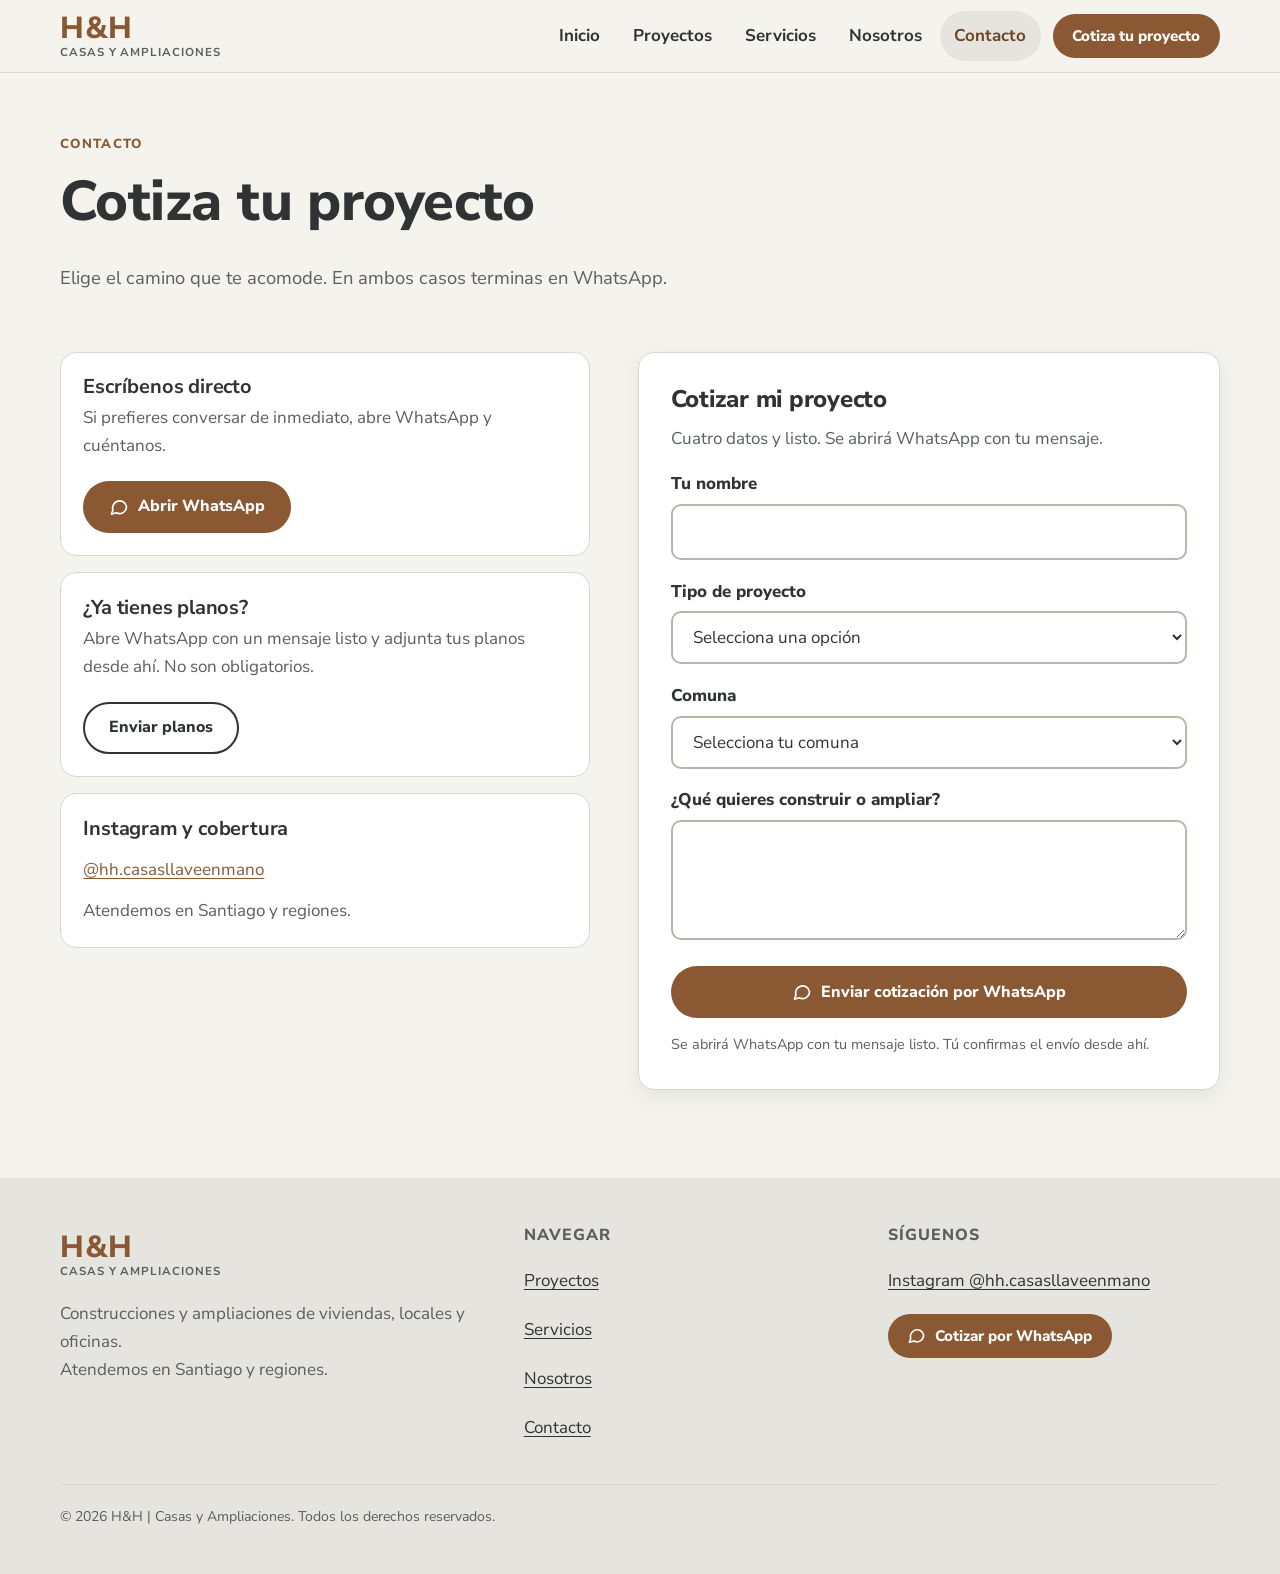
==== contacto.html @ 5898110f "Add files via upload" ====
<!doctype html>
<html lang="es" class="no-js">
<head>
  <meta charset="utf-8">
  <meta name="viewport" content="width=device-width, initial-scale=1">
  <title>Contacto | H&amp;H | Casas y Ampliaciones</title>
  <meta name="description" content="Solicita tu cotización a H&amp;H por WhatsApp. Envía tus planos o cuéntanos tu idea.">
  <meta name="theme-color" content="#F5F3EE">
  <link rel="icon" href="data:image/svg+xml,%3Csvg xmlns='http://www.w3.org/2000/svg' viewBox='0 0 64 64'%3E%3Crect width='64' height='64' rx='14' fill='%238A5934'/%3E%3Ctext x='32' y='41' font-family='Arial,sans-serif' font-size='24' font-weight='700' text-anchor='middle' fill='white'%3EH%26amp;H%3C/text%3E%3C/svg%3E">
  <meta property="og:type" content="website">
  <meta property="og:locale" content="es_CL">
  <meta property="og:title" content="Contacto | H&amp;H | Casas y Ampliaciones">
  <meta property="og:description" content="Solicita tu cotización a H&amp;H por WhatsApp. Envía tus planos o cuéntanos tu idea.">
  <!-- Al publicar: agregar <meta property="og:image" content="https://TU-DOMINIO/assets/construccion2.jpg"> (debe ser URL absoluta) -->
  <meta name="robots" content="noindex, nofollow"><!-- Quitar esta línea al publicar el sitio -->
  <link rel="preconnect" href="https://fonts.googleapis.com">
  <link rel="preconnect" href="https://fonts.gstatic.com" crossorigin>
  <link href="https://fonts.googleapis.com/css2?family=Nunito+Sans:wght@400;600;700;800&display=swap" rel="stylesheet">
  <link rel="stylesheet" href="style.css">
  <script src="script.js" defer></script>
</head>
<body>
<a class="skip-link" href="#contenido">Saltar al contenido</a>
<header class="site-header">
  <div class="container header-inner">
    <a class="brand" href="index.html" aria-label="H&amp;H Casas y Ampliaciones, ir al inicio">
      <span class="brand-mark">H&amp;H</span>
      <span class="brand-sub">Casas y Ampliaciones</span>
    </a>
    <button class="nav-toggle" type="button" aria-expanded="false" aria-controls="site-nav"><span class="nav-toggle-text">Menú</span></button>
    <nav class="site-nav" id="site-nav" aria-label="Principal">
      <ul>
        <li><a class="nav-link" href="index.html">Inicio</a></li>
<li><a class="nav-link" href="proyectos.html">Proyectos</a></li>
<li><a class="nav-link" href="servicios.html">Servicios</a></li>
<li><a class="nav-link" href="nosotros.html">Nosotros</a></li>
<li><a class="nav-link" href="contacto.html" aria-current="page">Contacto</a></li>
<li class="nav-cta"><button type="button" class="btn btn-primary btn-sm" data-quote="">Cotiza tu proyecto</button></li>
      </ul>
    </nav>
  </div>
</header>
<main id="contenido">

<section class="page-head">
  <div class="container">
    <span class="eyebrow">Contacto</span>
    <h1>Cotiza tu proyecto</h1>
    <p class="lead">Elige el camino que te acomode. En ambos casos terminas en WhatsApp.</p>
  </div>
</section>
<section class="section" style="padding-top:1.5rem">
  <div class="container contact-grid">
    <div class="contact-options">
      <div class="option-card">
        <h3>Escríbenos directo</h3>
        <p>Si prefieres conversar de inmediato, abre WhatsApp y cuéntanos.</p>
        <button type="button" class="btn btn-wa" data-wa-direct><svg viewBox="0 0 24 24" fill="none" stroke="currentColor" stroke-width="2" stroke-linecap="round" stroke-linejoin="round" aria-hidden="true"><path d="M21 11.5a8.4 8.4 0 0 1-12.4 7.4L3 20.5l1.7-5A8.4 8.4 0 1 1 21 11.5z"/></svg>Abrir WhatsApp</button>
      </div>
      <div class="option-card">
        <h3>¿Ya tienes planos?</h3>
        <p>Abre WhatsApp con un mensaje listo y adjunta tus planos desde ahí. No son obligatorios.</p>
        <button type="button" class="btn btn-secondary" data-plans>Enviar planos</button>
      </div>
      <div class="option-card">
        <h3>Instagram y cobertura</h3>
        <ul class="info-list">
          <li><a data-instagram href="https://www.instagram.com/hh.casasllaveenmano/" target="_blank" rel="noopener">@hh.casasllaveenmano</a></li>
          <li>Atendemos en Santiago y regiones.</li>
        </ul>
      </div>
    </div>
    <div class="form-card">
      <h2>Cotizar mi proyecto</h2>
      <p style="color:var(--muted)">Cuatro datos y listo. Se abrirá WhatsApp con tu mensaje.</p>
      <div data-inline-form></div>
    </div>
  </div>
</section>

</main>
<footer class="site-footer">
  <div class="container">
    <div class="footer-grid">
      <div>
        <a class="brand" href="index.html" aria-label="H&amp;H Casas y Ampliaciones"><span class="brand-mark">H&amp;H</span><span class="brand-sub">Casas y Ampliaciones</span></a>
        <p style="margin-top:1rem;color:var(--muted)">Construcciones y ampliaciones de viviendas, locales y oficinas.<br>Atendemos en Santiago y regiones.</p>
      </div>
      <div>
        <h2>Navegar</h2>
        <ul>
          <li><a href="proyectos.html">Proyectos</a></li>
          <li><a href="servicios.html">Servicios</a></li>
          <li><a href="nosotros.html">Nosotros</a></li>
          <li><a href="contacto.html">Contacto</a></li>
        </ul>
      </div>
      <div>
        <h2>Síguenos</h2>
        <ul>
          <li><a data-instagram href="https://www.instagram.com/hh.casasllaveenmano/" target="_blank" rel="noopener">Instagram @hh.casasllaveenmano</a></li>
          <li><button type="button" class="btn btn-wa btn-sm" data-quote="" style="margin-top:.5rem"><svg viewBox="0 0 24 24" fill="none" stroke="currentColor" stroke-width="2" stroke-linecap="round" stroke-linejoin="round" aria-hidden="true"><path d="M21 11.5a8.4 8.4 0 0 1-12.4 7.4L3 20.5l1.7-5A8.4 8.4 0 1 1 21 11.5z"/></svg>Cotizar por WhatsApp</button></li>
        </ul>
      </div>
    </div>
    <p class="footer-note">&copy; 2026 H&amp;H | Casas y Ampliaciones. Todos los derechos reservados.</p>
  </div>
</footer>
<button type="button" class="btn btn-wa fab" data-quote="" aria-label="Cotizar por WhatsApp"><svg viewBox="0 0 24 24" fill="none" stroke="currentColor" stroke-width="2" stroke-linecap="round" stroke-linejoin="round" aria-hidden="true"><path d="M21 11.5a8.4 8.4 0 0 1-12.4 7.4L3 20.5l1.7-5A8.4 8.4 0 1 1 21 11.5z"/></svg><span class="fab-text">Cotizar</span></button>
</body>
</html>
---- style.css ----
/* ==========================================================
   H&H | Casas y Ampliaciones — Demo
   Paleta base (ajuste moderado para contraste AA):
   --wood       #A87550  (acento decorativo, bordes, iconos)
   --wood-dark  #8A5934  (botones y texto de acento: contraste AA con blanco/crema)
   ========================================================== */
:root {
  --cream: #F5F3EE;
  --white: #FFFFFF;
  --soft: #E5E4DF;
  --wood: #A87550;
  --wood-dark: #8A5934;
  --wood-deep: #6F4526;
  --graphite: #303334;
  --muted: #5A5E5F;
  --line: #DAD7CF;
  --ok: #2F6B3F;
  --error: #A3321F;
  --radius: 16px;
  --radius-sm: 10px;
  --shadow: 0 8px 24px rgba(48, 51, 52, .08);
  --max: 1160px;
  --font: "Nunito Sans", system-ui, -apple-system, "Segoe UI", Roboto, Arial, sans-serif;
}

*, *::before, *::after { box-sizing: border-box; }
html { scroll-behavior: smooth; -webkit-text-size-adjust: 100%; }
body {
  margin: 0;
  font-family: var(--font);
  font-size: 1.0625rem;
  line-height: 1.65;
  color: var(--graphite);
  background: var(--cream);
}
img { max-width: 100%; display: block; }
a { color: var(--wood-dark); text-underline-offset: 3px; }
a:hover { color: var(--wood-deep); }
h1, h2, h3 { line-height: 1.2; margin: 0 0 .5em; letter-spacing: -.01em; }
h1 { font-size: clamp(2.1rem, 5.4vw, 3.5rem); font-weight: 800; }
h2 { font-size: clamp(1.6rem, 3.6vw, 2.3rem); font-weight: 800; }
h3 { font-size: 1.25rem; font-weight: 700; }
p { margin: 0 0 1em; }

:focus-visible {
  outline: 3px solid var(--graphite);
  outline-offset: 3px;
  border-radius: 6px;
}

.container { width: min(100% - 2rem, var(--max)); margin-inline: auto; }
.skip-link {
  position: absolute; left: .5rem; top: -4rem; z-index: 200;
  background: var(--graphite); color: #fff; padding: .7rem 1rem; border-radius: 8px;
}
.skip-link:focus { top: .5rem; }
.sr-only {
  position: absolute; width: 1px; height: 1px; padding: 0; margin: -1px;
  overflow: hidden; clip: rect(0,0,0,0); white-space: nowrap; border: 0;
}

/* ---------- Header ---------- */
.site-header {
  position: sticky; top: 0; z-index: 100;
  background: rgba(245, 243, 238, .96);
  backdrop-filter: blur(8px);
  border-bottom: 1px solid var(--line);
}
.header-inner { display: flex; align-items: center; justify-content: space-between; min-height: 72px; gap: 1rem; }
.brand { padding: .4rem 0; display: flex; flex-direction: column; text-decoration: none; color: var(--graphite); line-height: 1; }
.brand-mark { font-size: 1.9rem; font-weight: 800; color: var(--wood-dark); letter-spacing: .02em; }
.brand-sub { font-size: .72rem; font-weight: 700; letter-spacing: .08em; text-transform: uppercase; color: var(--muted); margin-top: .25rem; }

.nav-toggle {
  display: none; align-items: center; justify-content: center;
  min-width: 48px; min-height: 48px; padding: 0 .9rem;
  border: 2px solid var(--graphite); border-radius: var(--radius-sm);
  background: transparent; color: var(--graphite);
  font: inherit; font-weight: 700; cursor: pointer;
}
.site-nav ul { display: flex; align-items: center; gap: .25rem; list-style: none; margin: 0; padding: 0; }
.site-nav a.nav-link {
  display: block; padding: .7rem .9rem; border-radius: 999px;
  color: var(--graphite); text-decoration: none; font-weight: 700;
}
.site-nav a.nav-link:hover { background: var(--soft); }
.site-nav a.nav-link[aria-current="page"] { background: var(--soft); color: var(--wood-deep); }
.site-nav .nav-cta { margin-left: .5rem; }

/* ---------- Buttons ---------- */
.btn {
  display: inline-flex; align-items: center; justify-content: center; gap: .55rem;
  min-height: 52px; padding: .8rem 1.5rem;
  border: 2px solid transparent; border-radius: 999px;
  font: inherit; font-weight: 800; font-size: 1rem; line-height: 1.2;
  text-decoration: none; text-align: center; cursor: pointer;
  transition: transform .15s ease, background-color .15s ease, border-color .15s ease, color .15s ease;
}
.btn:hover { transform: translateY(-1px); }
.btn:active { transform: translateY(0); }
.btn svg { width: 1.25em; height: 1.25em; flex: none; }
.btn-primary, .btn-wa { background: var(--wood-dark); color: #fff; }
.btn-primary:hover, .btn-wa:hover { background: var(--wood-deep); color: #fff; }
.btn-secondary { background: transparent; color: var(--graphite); border-color: var(--graphite); }
.btn-secondary:hover { background: var(--graphite); color: #fff; }
.btn-soft { background: var(--white); color: var(--graphite); border-color: var(--line); }
.btn-soft:hover { border-color: var(--graphite); color: var(--graphite); }
.btn-sm { min-height: 44px; padding: .55rem 1.1rem; font-size: .95rem; }
.btn-block { width: 100%; }
.btn-row { display: flex; flex-wrap: wrap; gap: .75rem; }
.text-link { font-weight: 700; display: inline-block; padding: .65rem 0; }

/* ---------- Layout helpers ---------- */
.section { padding: clamp(3rem, 7vw, 5.5rem) 0; }
.section-alt { background: var(--white); }
.section-soft { background: var(--soft); }
.section-head { max-width: 640px; margin-bottom: 2rem; }
.section-head p { color: var(--muted); }
.eyebrow {
  display: inline-block; margin-bottom: .75rem;
  font-size: .82rem; font-weight: 800; letter-spacing: .1em; text-transform: uppercase;
  color: var(--wood-dark);
}
.lead { font-size: 1.15rem; color: var(--muted); max-width: 56ch; }
.grid { display: grid; gap: 1.5rem; }
.grid-2 { grid-template-columns: repeat(2, 1fr); }
.grid-3 { grid-template-columns: repeat(3, 1fr); }
.grid-4 { grid-template-columns: repeat(4, 1fr); }

/* ---------- Image placeholders ---------- */
.ph {
  position: relative; overflow: hidden; aspect-ratio: 4 / 3;
  background: linear-gradient(135deg, #ECE8DF 0%, #DDD6C8 100%);
  display: grid; place-items: center; color: var(--wood-dark);
}
.ph svg.ph-icon { width: 56px; height: 56px; opacity: .55; }
.ph .ph-text { position: absolute; bottom: .75rem; left: 0; right: 0; text-align: center; font-size: .8rem; font-weight: 700; color: var(--muted); }
.ph img { position: absolute; inset: 0; width: 100%; height: 100%; object-fit: cover; }
.ph:has(img) .ph-text, .ph:has(img) .ph-icon { visibility: hidden; }

/* ---------- Hero ---------- */
.hero { padding: clamp(2rem, 6vw, 4.5rem) 0 clamp(2.5rem, 6vw, 4rem); }
.hero-grid { display: grid; grid-template-columns: 1.05fr 1fr; gap: clamp(1.5rem, 4vw, 3.5rem); align-items: center; }
.hero h1 { margin-bottom: .4em; }
.hero .lead { margin-bottom: 1.75rem; }
.hero-plans { margin-top: 1.25rem; font-size: .98rem; color: var(--muted); }
.hero-plans button { min-height: 44px; font: inherit; font-weight: 700; color: var(--wood-dark); background: none; border: 0; padding: .35rem 0; cursor: pointer; text-decoration: underline; text-underline-offset: 3px; }
.hero-media { border-radius: 24px; overflow: hidden; box-shadow: var(--shadow); }
.hero-media .ph { aspect-ratio: 5 / 4; }
.caption { font-size: .85rem; color: var(--muted); margin-top: .6rem; }

/* ---------- Cards ---------- */
.card {
  background: var(--white); border: 1px solid var(--line); border-radius: var(--radius);
  overflow: hidden; display: flex; flex-direction: column;
  transition: box-shadow .2s ease, transform .2s ease;
}
.card:hover { box-shadow: var(--shadow); transform: translateY(-2px); }
.card-body { padding: 1.25rem 1.4rem 1.5rem; display: flex; flex-direction: column; gap: .35rem; flex: 1; }
.card-body p { color: var(--muted); margin: 0; }
.card-body .btn-row, .card-body .text-link { margin-top: auto; padding-top: .9rem; }
.tag {
  align-self: flex-start; font-size: .75rem; font-weight: 800; letter-spacing: .06em; text-transform: uppercase;
  color: var(--wood-deep); background: var(--cream); border: 1px solid var(--line);
  padding: .2rem .65rem; border-radius: 999px;
}
.project-card h3 { margin: .35rem 0 0; }
.project-card h3 a { color: var(--graphite); text-decoration: none; }
.project-card h3 a::after { content: ""; position: absolute; inset: 0; }
.project-card { position: relative; }
.project-card:focus-within { outline: 3px solid var(--graphite); outline-offset: 2px; }
.project-card h3 a:focus-visible { outline: none; }
.category-card .ph { aspect-ratio: 16 / 10; }
.category-card h3 { font-size: 1.5rem; }

.service-card { padding: 1.6rem; gap: .5rem; }
.service-card .icon {
  width: 48px; height: 48px; border-radius: 12px; background: var(--cream); color: var(--wood-dark);
  display: grid; place-items: center; margin-bottom: .4rem;
}
.service-card .icon svg { width: 26px; height: 26px; }
.service-card p { color: var(--muted); }
.service-card .btn { margin-top: auto; align-self: flex-start; }
.service-card-inner { display: flex; flex-direction: column; height: 100%; gap: .4rem; }

/* ---------- Steps ---------- */
.steps { list-style: none; padding: 0; margin: 0; counter-reset: step; display: grid; grid-template-columns: repeat(3, 1fr); gap: 1.5rem; }
.steps li { counter-increment: step; background: var(--white); border: 1px solid var(--line); border-radius: var(--radius); padding: 1.5rem; }
.steps li::before {
  content: counter(step); display: grid; place-items: center;
  width: 40px; height: 40px; border-radius: 50%; margin-bottom: .9rem;
  background: var(--wood-dark); color: #fff; font-weight: 800;
}
.steps h3 { margin-bottom: .3em; }
.steps p { margin: 0; color: var(--muted); }

.callout {
  display: flex; align-items: center; justify-content: space-between; gap: 1.5rem; flex-wrap: wrap;
  margin-top: 2rem; padding: 1.5rem 1.75rem; border-radius: var(--radius);
  background: var(--white); border: 2px dashed var(--wood);
}
.callout p { margin: 0; max-width: 56ch; }
.callout strong { display: block; font-size: 1.15rem; margin-bottom: .2rem; }

/* ---------- CTA band ---------- */
.cta-band { text-align: center; }
.cta-band .lead { margin-inline: auto; }
.cta-band .btn-row { justify-content: center; margin-top: 1.5rem; }

/* ---------- Page head / breadcrumbs ---------- */
.page-head { padding: clamp(2rem, 5vw, 3.5rem) 0 1rem; }
.breadcrumb { font-size: .92rem; color: var(--muted); margin: 0 0 .25rem -.2rem; }
.breadcrumb a { color: var(--muted); display: inline-block; padding: .65rem .2rem; }
.breadcrumb a:hover { color: var(--wood-deep); }

/* ---------- Tabs (proyectos) ---------- */
.tabs { display: inline-flex; padding: .3rem; background: var(--soft); border-radius: 999px; gap: .25rem; margin: 1rem 0 2rem; flex-wrap: wrap; }
.tab {
  font: inherit; font-weight: 800; border: 0; background: transparent; color: var(--graphite);
  min-height: 48px; padding: .5rem 1.4rem; border-radius: 999px; cursor: pointer;
}
.tab[aria-selected="true"] { background: var(--wood-dark); color: #fff; }
.tab:not([aria-selected="true"]):hover { background: rgba(255,255,255,.7); }
.panel-intro { color: var(--muted); max-width: 60ch; margin-bottom: 1.5rem; }
.empty-note { color: var(--muted); padding: 2rem; background: var(--white); border-radius: var(--radius); border: 1px dashed var(--line); }

/* ---------- Ficha de proyecto ---------- */
.project-layout { display: grid; grid-template-columns: 1.4fr 1fr; gap: clamp(1.5rem, 4vw, 3rem); align-items: start; }
.gallery-main { border-radius: 20px; overflow: hidden; box-shadow: var(--shadow); }
.gallery-main .ph { aspect-ratio: 5 / 6; }
.gallery-thumbs { display: flex; gap: .6rem; margin-top: .75rem; flex-wrap: wrap; }
.gallery-thumbs button { padding: 0; border: 3px solid transparent; border-radius: 12px; overflow: hidden; width: 84px; cursor: pointer; background: none; }
.gallery-thumbs button[aria-current="true"] { border-color: var(--wood-dark); }
.gallery-thumbs .ph { aspect-ratio: 4 / 3; }
.project-info { position: sticky; top: 96px; }
.project-info h1 { font-size: clamp(1.8rem, 4vw, 2.6rem); margin: .6rem 0 .5rem; }
.project-info .btn-row { flex-direction: column; margin-top: 1.5rem; }
.project-info .btn { width: 100%; }
.note-box { margin-top: 1.25rem; font-size: .92rem; color: var(--muted); }

.cta-card { background: var(--cream); border: 2px dashed var(--wood); justify-content: center; padding: 1.75rem; gap: .5rem; }
.cta-card:hover { transform: none; box-shadow: none; }
.cta-card p { color: var(--muted); margin: 0; }
.cta-card .btn-row { margin-top: .9rem; }


/* ---------- Ficha: características, materiales, plano ---------- */
.card-body p.card-meta { color: var(--wood-deep); font-weight: 800; font-size: .92rem; }
.stats { display: grid; grid-template-columns: repeat(2, 1fr); gap: .75rem; margin: 1.25rem 0; }
.stat { background: var(--white); border: 1px solid var(--line); border-radius: 14px; padding: .8rem 1rem; }
.stat b { display: block; font-size: 1.5rem; line-height: 1.15; color: var(--graphite); }
.stat span { font-size: .85rem; font-weight: 700; color: var(--muted); }
.section-note { margin: 1.25rem 0 0; font-size: .92rem; color: var(--muted); max-width: 70ch; }

.mat-list { margin: 0; background: var(--cream); border: 1px solid var(--line); border-radius: var(--radius); overflow: hidden; }
.mat-row { display: grid; grid-template-columns: 220px 1fr; gap: 1rem; padding: 1.05rem 1.4rem; }
.mat-row + .mat-row { border-top: 1px solid var(--line); }
.mat-row dt { font-weight: 800; color: var(--wood-deep); }
.mat-row dd { margin: 0; color: var(--graphite); }

.plan-fig { margin: 0; }
.plan-fig figcaption { margin-top: .9rem; color: var(--muted); max-width: 70ch; }
.plan-open {
  position: relative; display: block; width: 100%; padding: .75rem;
  background: var(--white); border: 1px solid var(--line); border-radius: var(--radius);
  box-shadow: var(--shadow); cursor: zoom-in; font: inherit; color: inherit;
}
.plan-open:hover { border-color: var(--graphite); }
.plan-svg { display: block; width: 100%; height: auto; }
.plan-zoom {
  display: block; width: max-content; margin: .5rem auto .1rem;
  background: var(--graphite); color: #fff; border-radius: 999px;
  padding: .55rem 1.2rem; font-weight: 800; font-size: .92rem;
}

dialog.plan-dialog {
  width: min(1100px, calc(100% - 1rem)); max-height: calc(100dvh - 1rem);
  padding: 0; border: 0; border-radius: 20px; background: var(--white); color: var(--graphite);
  box-shadow: 0 24px 60px rgba(0,0,0,.28); overflow: auto;
}
dialog.plan-dialog::backdrop { background: rgba(48, 51, 52, .6); }
.plan-hint { display: none; }
.plan-scroll { overflow: auto; -webkit-overflow-scrolling: touch; border: 1px solid var(--line); border-radius: var(--radius-sm); }
.plan-scroll .plan-svg { min-width: 760px; }

.feature-box { background: var(--cream); border: 1px solid var(--line); border-radius: var(--radius); padding: 1.6rem; }
.feature-box p { margin: 0; font-size: 1.1rem; }
.value-card h3 { margin-bottom: .35em; }

/* ---------- Values / lists ---------- */
.value-card { padding: 1.5rem; background: var(--white); border: 1px solid var(--line); border-radius: var(--radius); }
.value-card .check { width: 36px; height: 36px; border-radius: 50%; background: var(--cream); color: var(--wood-dark); display: grid; place-items: center; margin-bottom: .75rem; }
.value-card .check svg { width: 20px; height: 20px; }
.value-card p { margin: 0; color: var(--muted); }

/* ---------- Contacto ---------- */
.contact-grid { display: grid; grid-template-columns: 1fr 1.1fr; gap: clamp(1.5rem, 4vw, 3rem); align-items: start; }
.contact-options { display: grid; gap: 1rem; }
.option-card { padding: 1.4rem; background: var(--white); border: 1px solid var(--line); border-radius: var(--radius); }
.option-card h3 { margin-bottom: .25em; }
.option-card p { color: var(--muted); }
.option-card .btn { margin-top: .25rem; }
.info-list { list-style: none; padding: 0; margin: 0; display: grid; gap: .15rem; color: var(--muted); }
.info-list a { display: inline-block; padding: .65rem 0; }
.form-card { padding: clamp(1.25rem, 3vw, 2rem); background: var(--white); border: 1px solid var(--line); border-radius: var(--radius); box-shadow: var(--shadow); }
.form-card h2 { font-size: 1.5rem; }

/* ---------- Formulario ---------- */
.field { margin-bottom: 1.1rem; }
.field label { display: block; font-weight: 800; margin-bottom: .35rem; }
.field input, .field select, .field textarea {
  width: 100%; min-height: 52px; padding: .75rem 1rem;
  font: inherit; color: var(--graphite); background: #fff;
  border: 2px solid #B9B5AB; border-radius: var(--radius-sm);
}
.field textarea { min-height: 120px; resize: vertical; }
.field input:focus-visible, .field select:focus-visible, .field textarea:focus-visible { outline: 3px solid var(--graphite); outline-offset: 2px; border-color: var(--graphite); }
.field [aria-invalid="true"] { border-color: var(--error); }
.error { margin: .35rem 0 0; font-size: .92rem; font-weight: 700; color: var(--error); min-height: 0; }
.error:empty { display: none; }
.form-note { font-size: .9rem; color: var(--muted); margin: .9rem 0 0; }
.preview {
  margin-top: 1rem; padding: 1rem; border-radius: var(--radius-sm);
  background: var(--cream); border: 1px dashed var(--wood);
}
.preview strong { display: block; margin-bottom: .4rem; }
.preview pre { margin: 0; white-space: pre-wrap; font: inherit; font-size: .95rem; }
.success { margin-top: 1rem; padding: 1rem; border-radius: var(--radius-sm); background: #E9F1EA; color: #1E4A2B; font-weight: 700; }
.success a { color: inherit; }

/* ---------- Dialog ---------- */
dialog.quote-dialog {
  width: min(560px, calc(100% - 1.5rem)); max-height: calc(100dvh - 1.5rem);
  padding: 0; border: 0; border-radius: 20px; background: var(--white); color: var(--graphite);
  box-shadow: 0 24px 60px rgba(0,0,0,.28); overflow: auto;
}
dialog.quote-dialog::backdrop { background: rgba(48, 51, 52, .55); }
.dialog-inner { padding: clamp(1.25rem, 4vw, 2rem); }
.dialog-head { display: flex; align-items: flex-start; justify-content: space-between; gap: 1rem; margin-bottom: 1rem; }
.dialog-head h2 { font-size: 1.5rem; margin: 0 0 .2rem; }
.dialog-head p { margin: 0; color: var(--muted); font-size: .95rem; }
.dialog-close {
  flex: none; width: 48px; height: 48px; border-radius: 50%;
  border: 2px solid var(--graphite); background: transparent; color: var(--graphite);
  font-size: 1.4rem; line-height: 1; cursor: pointer;
}
.dialog-close:hover { background: var(--graphite); color: #fff; }
.dialog-actions-alt { margin-top: 1rem; padding-top: 1rem; border-top: 1px solid var(--line); font-size: .95rem; color: var(--muted); }
.dialog-actions-alt button { min-height: 44px; font: inherit; font-weight: 700; color: var(--wood-dark); background: none; border: 0; padding: .3rem 0; cursor: pointer; text-decoration: underline; text-underline-offset: 3px; }

/* ---------- Toast + floating button ---------- */
.toast {
  position: fixed; left: 50%; bottom: 5.5rem; transform: translate(-50%, 20px);
  z-index: 400; max-width: min(92vw, 480px); padding: .9rem 1.2rem;
  background: var(--graphite); color: #fff; border-radius: 14px; font-weight: 700; font-size: .95rem;
  opacity: 0; pointer-events: none; transition: opacity .25s ease, transform .25s ease;
}
.toast.show { opacity: 1; transform: translate(-50%, 0); }
.fab {
  position: fixed; right: 1rem; bottom: 1rem; z-index: 90;
  box-shadow: 0 8px 24px rgba(48,51,52,.28);
  transition: opacity .2s ease, transform .2s ease, visibility .2s ease, background-color .15s ease;
}
/* Se oculta mientras otro botón "Cotizar" ya está a la vista, para no taparlo */
.fab.is-hidden { opacity: 0; transform: translateY(12px); pointer-events: none; visibility: hidden; }
body.modal-open { overflow: hidden; }

@media (min-width: 821px) { .fab { display: none; } }

/* ---------- Footer ---------- */
.site-footer { background: var(--soft); padding: 3rem 0 2rem; margin-top: 0; }
.footer-grid { display: grid; grid-template-columns: 1.3fr 1fr 1fr; gap: 2rem; }
.footer-grid h2 { font-size: 1rem; letter-spacing: .06em; text-transform: uppercase; color: var(--muted); margin-bottom: .75rem; }
.footer-grid ul { list-style: none; margin: 0; padding: 0; display: grid; gap: 0; }
.footer-grid a { color: var(--graphite); display: inline-block; padding: .65rem 0; }
.footer-grid a.brand { display: flex; padding: .4rem 0; }
.footer-note { margin-top: 2rem; padding-top: 1.25rem; border-top: 1px solid var(--line); font-size: .88rem; color: var(--muted); }

/* ---------- Reveal ---------- */
.reveal { opacity: 0; transform: translateY(14px); transition: opacity .6s ease, transform .6s ease; }
.reveal.in { opacity: 1; transform: none; }
.no-js .reveal { opacity: 1; transform: none; }

/* ---------- Responsive ---------- */
@media (max-width: 960px) {
  .grid-3, .grid-4 { grid-template-columns: repeat(2, 1fr); }
  .hero-grid, .project-layout, .contact-grid { grid-template-columns: 1fr; }
  .project-info { position: static; }
  .steps { grid-template-columns: 1fr; }
  .footer-grid { grid-template-columns: 1fr 1fr; }
}
@media (max-width: 820px) {
  .nav-toggle { display: inline-flex; }
  .site-nav {
    position: absolute; left: 0; right: 0; top: 100%;
    background: var(--cream); border-bottom: 1px solid var(--line);
    padding: .5rem 1rem 1.25rem; display: none;
  }
  .site-nav.open { display: block; }
  .site-nav ul { flex-direction: column; align-items: stretch; gap: .15rem; }
  .site-nav a.nav-link { padding: .9rem 1rem; font-size: 1.1rem; }
  .site-nav .nav-cta { margin: .5rem 0 0; }
  .site-nav .nav-cta .btn { width: 100%; }
}
@media (max-width: 600px) {
  body { font-size: 1rem; }
  .mat-row { grid-template-columns: 1fr; gap: .15rem; padding: .95rem 1.1rem; }
  .plan-hint { display: block; }
  .grid-2, .grid-3, .grid-4, .footer-grid { grid-template-columns: 1fr; }
  .btn-row .btn { width: 100%; }
  .hero .btn-row { flex-direction: column; }
  .tabs { display: flex; width: 100%; }
  .tab { flex: 1; padding-inline: .6rem; }
  .gallery-main .ph { aspect-ratio: 4 / 5; }
  .fab .fab-text { display: none; }
  .fab { padding: .8rem; min-width: 56px; min-height: 56px; border-radius: 50%; }
}
@media (prefers-reduced-motion: reduce) {
  html { scroll-behavior: auto; }
  *, *::before, *::after { transition-duration: .01ms !important; animation-duration: .01ms !important; }
  .reveal { opacity: 1; transform: none; }
}
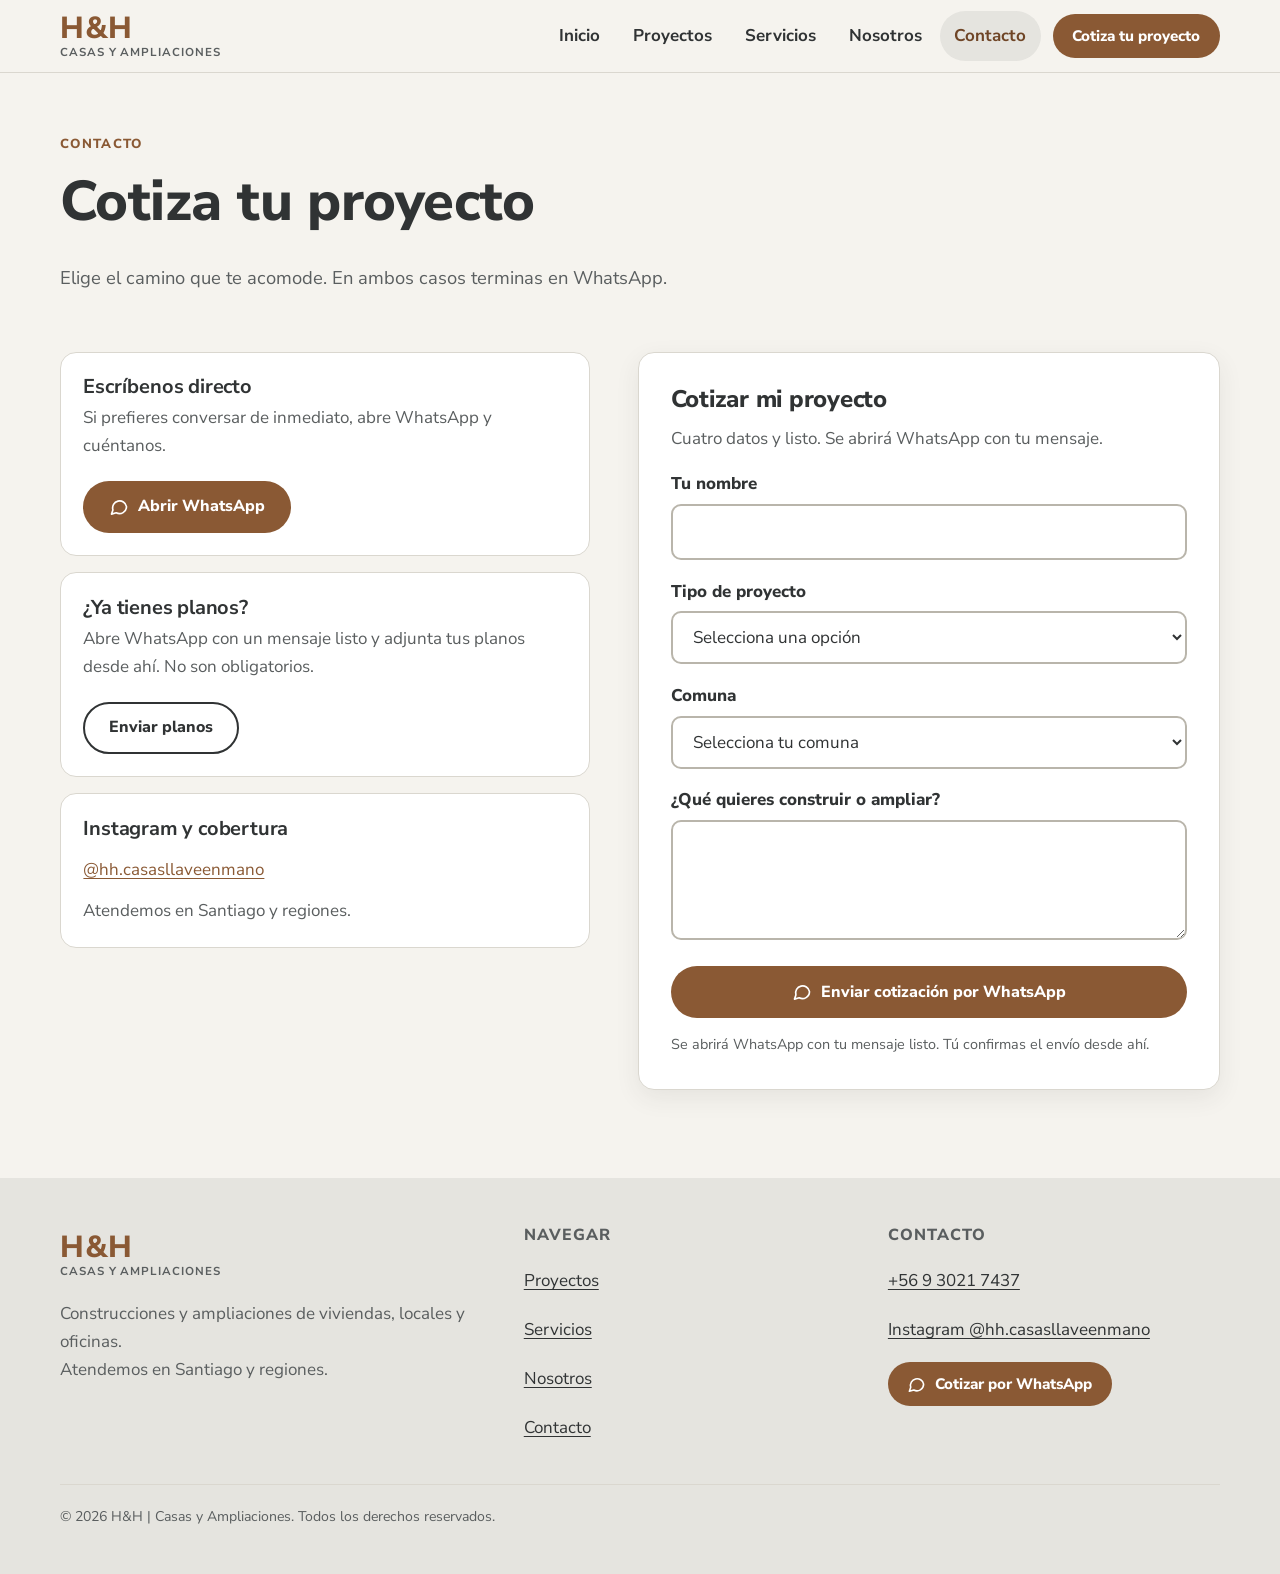
==== commit fae85c82: "Update contacto.html" ====
--- a/contacto.html
+++ b/contacto.html
@@ -96,8 +96,9 @@
         </ul>
       </div>
       <div>
-        <h2>Síguenos</h2>
+        <h2>Contacto</h2>
         <ul>
+          <li><a data-phone href="tel:+56930217437">+56 9 3021 7437</a></li>
           <li><a data-instagram href="https://www.instagram.com/hh.casasllaveenmano/" target="_blank" rel="noopener">Instagram @hh.casasllaveenmano</a></li>
           <li><button type="button" class="btn btn-wa btn-sm" data-quote="" style="margin-top:.5rem"><svg viewBox="0 0 24 24" fill="none" stroke="currentColor" stroke-width="2" stroke-linecap="round" stroke-linejoin="round" aria-hidden="true"><path d="M21 11.5a8.4 8.4 0 0 1-12.4 7.4L3 20.5l1.7-5A8.4 8.4 0 1 1 21 11.5z"/></svg>Cotizar por WhatsApp</button></li>
         </ul>
@@ -108,4 +109,4 @@
 </footer>
 <button type="button" class="btn btn-wa fab" data-quote="" aria-label="Cotizar por WhatsApp"><svg viewBox="0 0 24 24" fill="none" stroke="currentColor" stroke-width="2" stroke-linecap="round" stroke-linejoin="round" aria-hidden="true"><path d="M21 11.5a8.4 8.4 0 0 1-12.4 7.4L3 20.5l1.7-5A8.4 8.4 0 1 1 21 11.5z"/></svg><span class="fab-text">Cotizar</span></button>
 </body>
-</html>+</html>
--- a/style.css
+++ b/style.css
@@ -138,15 +138,25 @@
 .ph img { position: absolute; inset: 0; width: 100%; height: 100%; object-fit: cover; }
 .ph:has(img) .ph-text, .ph:has(img) .ph-icon { visibility: hidden; }
 
-/* ---------- Hero ---------- */
-.hero { padding: clamp(2rem, 6vw, 4.5rem) 0 clamp(2.5rem, 6vw, 4rem); }
-.hero-grid { display: grid; grid-template-columns: 1.05fr 1fr; gap: clamp(1.5rem, 4vw, 3.5rem); align-items: center; }
+/* ---------- Hero (foto de fondo) ---------- */
+.hero {
+  position: relative; isolation: isolate; overflow: hidden;
+  display: flex; align-items: center;
+  min-height: min(660px, 82vh); padding: clamp(3rem, 8vw, 6rem) 0;
+}
+.hero-bg { position: absolute; inset: 0; z-index: -2; background: linear-gradient(135deg, #ECE8DF 0%, #DDD6C8 100%); }
+.hero-bg img { width: 100%; height: 100%; object-fit: cover; object-position: 50% 60%; }
+/* Degradado cálido y claro: mantiene el texto legible y deja ver la foto a la derecha */
+.hero::after {
+  content: ""; position: absolute; inset: 0; z-index: -1;
+  background: linear-gradient(90deg, rgba(245,243,238,.96) 0%, rgba(245,243,238,.92) 38%, rgba(245,243,238,.55) 58%, rgba(245,243,238,0) 80%);
+}
+.hero > .container { position: relative; }
+.hero-content { max-width: 560px; }
 .hero h1 { margin-bottom: .4em; }
-.hero .lead { margin-bottom: 1.75rem; }
-.hero-plans { margin-top: 1.25rem; font-size: .98rem; color: var(--muted); }
+.hero .lead { margin-bottom: 1.75rem; color: #484C4D; }
+.hero-plans { margin-top: 1.25rem; font-size: .98rem; color: #484C4D; }
 .hero-plans button { min-height: 44px; font: inherit; font-weight: 700; color: var(--wood-dark); background: none; border: 0; padding: .35rem 0; cursor: pointer; text-decoration: underline; text-underline-offset: 3px; }
-.hero-media { border-radius: 24px; overflow: hidden; box-shadow: var(--shadow); }
-.hero-media .ph { aspect-ratio: 5 / 4; }
 .caption { font-size: .85rem; color: var(--muted); margin-top: .6rem; }
 
 /* ---------- Cards ---------- */
@@ -383,8 +393,9 @@
 
 /* ---------- Responsive ---------- */
 @media (max-width: 960px) {
+  .hero::after { background: linear-gradient(90deg, rgba(245,243,238,.96) 0%, rgba(245,243,238,.93) 62%, rgba(245,243,238,.5) 80%, rgba(245,243,238,0) 100%); }
   .grid-3, .grid-4 { grid-template-columns: repeat(2, 1fr); }
-  .hero-grid, .project-layout, .contact-grid { grid-template-columns: 1fr; }
+  .project-layout, .contact-grid { grid-template-columns: 1fr; }
   .project-info { position: static; }
   .steps { grid-template-columns: 1fr; }
   .footer-grid { grid-template-columns: 1fr 1fr; }
@@ -404,6 +415,11 @@
 }
 @media (max-width: 600px) {
   body { font-size: 1rem; }
+  .hero { align-items: flex-start; min-height: 0; padding: 2.25rem 0 20rem; background: var(--cream); }
+  .hero-bg { top: 40%; bottom: 0; }
+  .hero-bg img { object-position: 56% 50%; }
+  .hero::after { background: linear-gradient(180deg, rgba(245,243,238,1) 0%, rgba(245,243,238,.97) 52%, rgba(245,243,238,.4) 68%, rgba(245,243,238,0) 84%); }
+  .hero .btn-secondary { background: rgba(245,243,238,.85); }
   .mat-row { grid-template-columns: 1fr; gap: .15rem; padding: .95rem 1.1rem; }
   .plan-hint { display: block; }
   .grid-2, .grid-3, .grid-4, .footer-grid { grid-template-columns: 1fr; }
@@ -419,4 +435,4 @@
   html { scroll-behavior: auto; }
   *, *::before, *::after { transition-duration: .01ms !important; animation-duration: .01ms !important; }
   .reveal { opacity: 1; transform: none; }
-}+}
